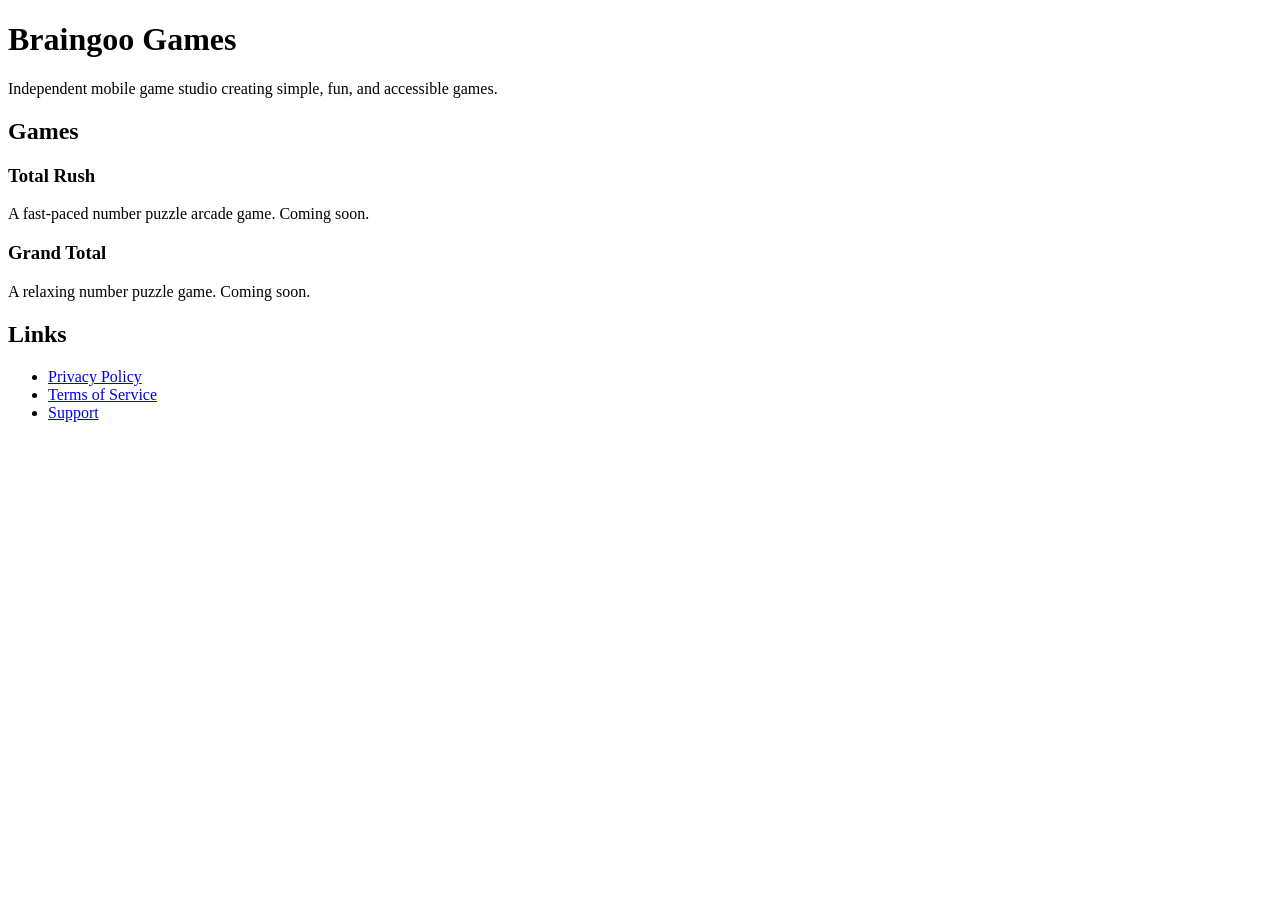
==== index.html @ d747912e "Add initial index.html for Braingoo Games" ====
<!DOCTYPE html>
<html>
<head>
  <meta charset="UTF-8" />
  <meta name="viewport" content="width=device-width, initial-scale=1.0" />
  <title>Braingoo Games</title>
</head>
<body>
  <h1>Braingoo Games</h1>
  <p>Independent mobile game studio creating simple, fun, and accessible games.</p>

  <h2>Games</h2>
  <h3>Total Rush</h3>
  <p>A fast-paced number puzzle arcade game. Coming soon.</p>

  <h3>Grand Total</h3>
  <p>A relaxing number puzzle game. Coming soon.</p>

  <h2>Links</h2>
  <ul>
    <li><a href="/privacy.html">Privacy Policy</a></li>
    <li><a href="/terms.html">Terms of Service</a></li>
    <li><a href="/support.html">Support</a></li>
  </ul>
</body>
</html>
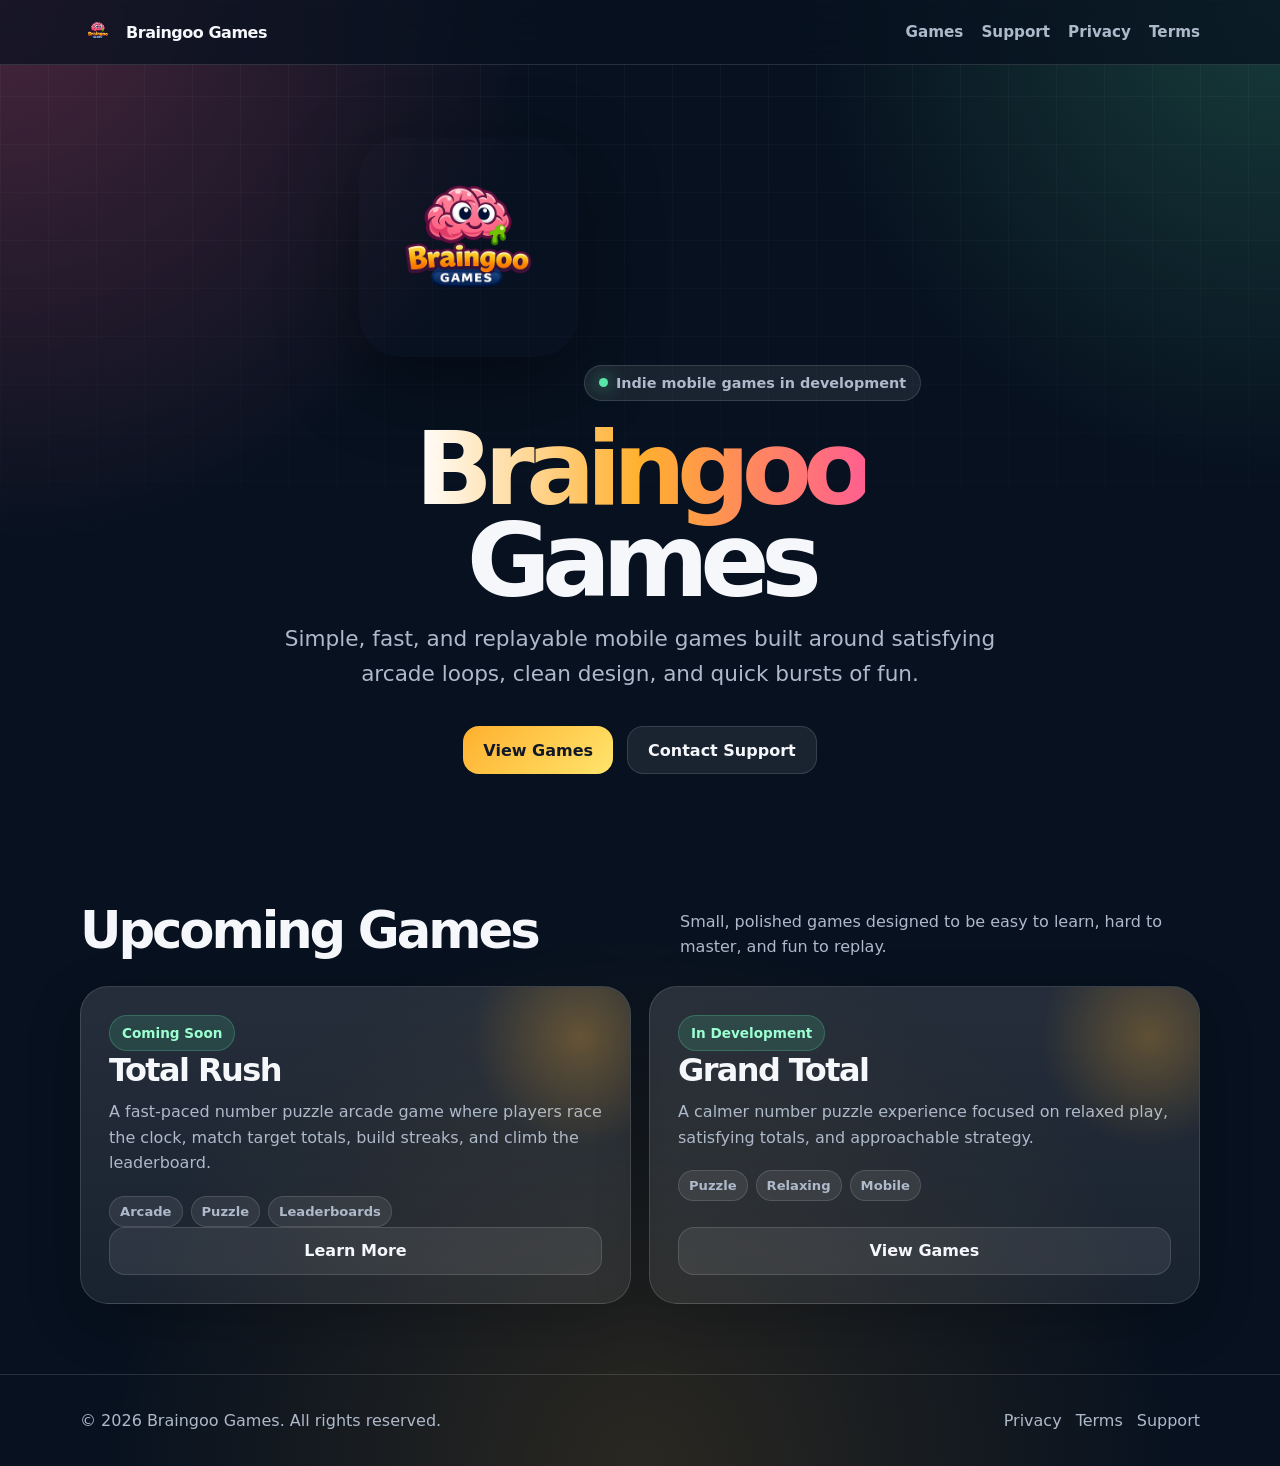
==== commit 1808e3de: "Added files via upload Created base good looking template for website." ====
--- a/index.html
+++ b/index.html
@@ -1,26 +1,75 @@
 <!DOCTYPE html>
-<html>
+<html lang="en">
 <head>
   <meta charset="UTF-8" />
   <meta name="viewport" content="width=device-width, initial-scale=1.0" />
+  <meta name="description" content="Braingoo Games is an independent mobile game studio creating simple, fun, and accessible games." />
   <title>Braingoo Games</title>
+  <link rel="stylesheet" href="styles.css" />
 </head>
 <body>
-  <h1>Braingoo Games</h1>
-  <p>Independent mobile game studio creating simple, fun, and accessible games.</p>
+  <nav class="nav">
+    <div class="container nav-inner">
+      <a class="brand" href="index.html"><img src="assets/braingoo-logo.png" alt="Braingoo Games logo" /> Braingoo Games</a>
+      <div class="nav-links">
+        <a href="games.html">Games</a>
+        <a href="support.html">Support</a>
+        <a href="privacy.html">Privacy</a>
+        <a href="terms.html">Terms</a>
+      </div>
+    </div>
+  </nav>
 
-  <h2>Games</h2>
-  <h3>Total Rush</h3>
-  <p>A fast-paced number puzzle arcade game. Coming soon.</p>
+  <main>
+    <section class="hero">
+      <div class="container">
+        <img class="logo-main" src="assets/braingoo-logo.png" alt="Braingoo Games logo" />
+        <div class="badge"><span class="dot"></span> Indie mobile games in development</div>
+        <h1><span class="gradient-text">Braingoo</span><br />Games</h1>
+        <p>Simple, fast, and replayable mobile games built around satisfying arcade loops, clean design, and quick bursts of fun.</p>
+        <div class="cta-row">
+          <a class="button primary" href="games.html">View Games</a>
+          <a class="button secondary" href="support.html">Contact Support</a>
+        </div>
+      </div>
+    </section>
 
-  <h3>Grand Total</h3>
-  <p>A relaxing number puzzle game. Coming soon.</p>
+    <section class="section">
+      <div class="container">
+        <div class="section-title">
+          <h2>Upcoming Games</h2>
+          <p>Small, polished games designed to be easy to learn, hard to master, and fun to replay.</p>
+        </div>
+        <div class="grid">
+          <article class="card game-card">
+            <div>
+              <div class="status">Coming Soon</div>
+              <h3>Total Rush</h3>
+              <p>A fast-paced number puzzle arcade game where players race the clock, match target totals, build streaks, and climb the leaderboard.</p>
+              <div class="tags"><span class="tag">Arcade</span><span class="tag">Puzzle</span><span class="tag">Leaderboards</span></div>
+            </div>
+            <a class="button secondary" href="total-rush.html">Learn More</a>
+          </article>
 
-  <h2>Links</h2>
-  <ul>
-    <li><a href="/privacy.html">Privacy Policy</a></li>
-    <li><a href="/terms.html">Terms of Service</a></li>
-    <li><a href="/support.html">Support</a></li>
-  </ul>
+          <article class="card game-card">
+            <div>
+              <div class="status">In Development</div>
+              <h3>Grand Total</h3>
+              <p>A calmer number puzzle experience focused on relaxed play, satisfying totals, and approachable strategy.</p>
+              <div class="tags"><span class="tag">Puzzle</span><span class="tag">Relaxing</span><span class="tag">Mobile</span></div>
+            </div>
+            <a class="button secondary" href="games.html">View Games</a>
+          </article>
+        </div>
+      </div>
+    </section>
+  </main>
+
+  <footer class="footer">
+    <div class="container footer-inner">
+      <span>© 2026 Braingoo Games. All rights reserved.</span>
+      <span><a href="privacy.html">Privacy</a><a href="terms.html">Terms</a><a href="support.html">Support</a></span>
+    </div>
+  </footer>
 </body>
 </html>
--- a/styles.css
+++ b/styles.css
@@ -0,0 +1,300 @@
+:root {
+  --bg: #07111f;
+  --bg-soft: #0d1b2e;
+  --card: rgba(255, 255, 255, 0.075);
+  --card-strong: rgba(255, 255, 255, 0.12);
+  --text: #f6f7fb;
+  --muted: #aeb9ca;
+  --accent: #ffb02e;
+  --accent-2: #ff5f8f;
+  --accent-3: #58e6a8;
+  --border: rgba(255, 255, 255, 0.13);
+  --shadow: 0 24px 80px rgba(0, 0, 0, 0.38);
+}
+
+* { box-sizing: border-box; }
+
+html { scroll-behavior: smooth; }
+
+body {
+  margin: 0;
+  min-height: 100vh;
+  font-family: Inter, ui-sans-serif, system-ui, -apple-system, BlinkMacSystemFont, "Segoe UI", sans-serif;
+  color: var(--text);
+  background:
+    radial-gradient(circle at top left, rgba(255, 95, 143, 0.26), transparent 34rem),
+    radial-gradient(circle at top right, rgba(88, 230, 168, 0.20), transparent 30rem),
+    radial-gradient(circle at bottom, rgba(255, 176, 46, 0.14), transparent 34rem),
+    var(--bg);
+}
+
+body::before {
+  content: "";
+  position: fixed;
+  inset: 0;
+  pointer-events: none;
+  background-image: linear-gradient(rgba(255,255,255,0.035) 1px, transparent 1px), linear-gradient(90deg, rgba(255,255,255,0.035) 1px, transparent 1px);
+  background-size: 48px 48px;
+  mask-image: linear-gradient(to bottom, black, transparent 75%);
+}
+
+a { color: inherit; text-decoration: none; }
+
+.container {
+  width: min(1120px, calc(100% - 40px));
+  margin: 0 auto;
+}
+
+.nav {
+  position: sticky;
+  top: 0;
+  z-index: 10;
+  backdrop-filter: blur(18px);
+  background: rgba(7, 17, 31, 0.72);
+  border-bottom: 1px solid var(--border);
+}
+
+.nav-inner {
+  display: flex;
+  align-items: center;
+  justify-content: space-between;
+  padding: 14px 0;
+}
+
+.brand {
+  display: flex;
+  align-items: center;
+  gap: 10px;
+  font-weight: 900;
+  letter-spacing: -0.03em;
+}
+
+.brand img {
+  width: 36px;
+  height: 36px;
+  border-radius: 12px;
+}
+
+.nav-links {
+  display: flex;
+  align-items: center;
+  gap: 18px;
+  color: var(--muted);
+  font-weight: 700;
+  font-size: 0.95rem;
+}
+
+.nav-links a:hover { color: var(--text); }
+
+.hero {
+  min-height: 78vh;
+  display: grid;
+  place-items: center;
+  text-align: center;
+  padding: 72px 0 56px;
+}
+
+.logo-main {
+  width: min(220px, 55vw);
+  border-radius: 42px;
+  box-shadow: var(--shadow);
+  margin-bottom: 30px;
+}
+
+.badge {
+  display: inline-flex;
+  align-items: center;
+  gap: 8px;
+  padding: 9px 14px;
+  border: 1px solid var(--border);
+  border-radius: 999px;
+  background: rgba(255,255,255,0.08);
+  color: var(--muted);
+  font-weight: 800;
+  font-size: 0.9rem;
+}
+
+.dot {
+  width: 9px;
+  height: 9px;
+  background: var(--accent-3);
+  border-radius: 999px;
+  box-shadow: 0 0 18px var(--accent-3);
+}
+
+h1 {
+  margin: 22px 0 14px;
+  font-size: clamp(3.1rem, 8vw, 6.6rem);
+  line-height: 0.9;
+  letter-spacing: -0.085em;
+}
+
+.gradient-text {
+  background: linear-gradient(90deg, #fff, var(--accent), var(--accent-2));
+  -webkit-background-clip: text;
+  background-clip: text;
+  color: transparent;
+}
+
+.hero p {
+  max-width: 720px;
+  margin: 0 auto;
+  color: var(--muted);
+  font-size: clamp(1.1rem, 2vw, 1.35rem);
+  line-height: 1.65;
+}
+
+.cta-row {
+  display: flex;
+  justify-content: center;
+  flex-wrap: wrap;
+  gap: 14px;
+  margin-top: 34px;
+}
+
+.button {
+  display: inline-flex;
+  align-items: center;
+  justify-content: center;
+  min-height: 48px;
+  padding: 0 20px;
+  border-radius: 16px;
+  border: 1px solid var(--border);
+  font-weight: 900;
+  transition: transform .18s ease, background .18s ease, border .18s ease;
+}
+
+.button:hover { transform: translateY(-2px); }
+
+.button.primary {
+  color: #111827;
+  background: linear-gradient(135deg, var(--accent), #ffe56c);
+  border: none;
+}
+
+.button.secondary { background: rgba(255,255,255,0.08); color: var(--text); }
+
+.section { padding: 70px 0; }
+
+.section-title {
+  display: flex;
+  align-items: end;
+  justify-content: space-between;
+  gap: 24px;
+  margin-bottom: 26px;
+}
+
+.section-title h2 {
+  margin: 0;
+  font-size: clamp(2rem, 4vw, 3.4rem);
+  letter-spacing: -0.06em;
+}
+
+.section-title p { margin: 0; max-width: 520px; color: var(--muted); line-height: 1.55; }
+
+.grid {
+  display: grid;
+  grid-template-columns: repeat(2, minmax(0, 1fr));
+  gap: 18px;
+}
+
+.card {
+  border: 1px solid var(--border);
+  border-radius: 28px;
+  background: linear-gradient(180deg, var(--card-strong), var(--card));
+  box-shadow: 0 18px 56px rgba(0,0,0,0.20);
+  padding: 28px;
+}
+
+.game-card {
+  min-height: 290px;
+  display: flex;
+  flex-direction: column;
+  justify-content: space-between;
+  overflow: hidden;
+  position: relative;
+}
+
+.game-card::after {
+  content: "";
+  position: absolute;
+  width: 220px;
+  height: 220px;
+  right: -60px;
+  top: -60px;
+  border-radius: 999px;
+  background: radial-gradient(circle, rgba(255,176,46,0.28), transparent 70%);
+}
+
+.game-card h3 {
+  margin: 0 0 10px;
+  font-size: 2rem;
+  letter-spacing: -0.05em;
+}
+
+.game-card p { color: var(--muted); line-height: 1.6; margin: 0; max-width: 520px; }
+
+.tags { display: flex; flex-wrap: wrap; gap: 8px; margin-top: 20px; }
+
+.tag {
+  padding: 7px 10px;
+  border-radius: 999px;
+  background: rgba(255,255,255,0.08);
+  border: 1px solid var(--border);
+  color: var(--muted);
+  font-size: 0.82rem;
+  font-weight: 800;
+}
+
+.status {
+  width: fit-content;
+  padding: 9px 12px;
+  border-radius: 999px;
+  background: rgba(88,230,168,0.14);
+  color: #9cffd1;
+  border: 1px solid rgba(88,230,168,0.24);
+  font-size: 0.85rem;
+  font-weight: 900;
+}
+
+.page-header {
+  padding: 78px 0 30px;
+  text-align: center;
+}
+
+.page-header h1 { font-size: clamp(2.6rem, 6vw, 5.5rem); }
+
+.content {
+  max-width: 850px;
+  margin: 0 auto;
+  padding-bottom: 80px;
+}
+
+.content .card { line-height: 1.7; color: var(--muted); }
+.content h2, .content h3 { color: var(--text); }
+.content a { color: var(--accent); font-weight: 800; }
+
+.footer {
+  padding: 36px 0;
+  border-top: 1px solid var(--border);
+  color: var(--muted);
+}
+
+.footer-inner {
+  display: flex;
+  justify-content: space-between;
+  gap: 16px;
+  flex-wrap: wrap;
+}
+
+.footer a { color: var(--muted); margin-left: 14px; }
+.footer a:hover { color: var(--text); }
+
+@media (max-width: 760px) {
+  .nav-inner { align-items: flex-start; gap: 12px; flex-direction: column; }
+  .nav-links { gap: 12px; flex-wrap: wrap; }
+  .grid { grid-template-columns: 1fr; }
+  .section-title { display: block; }
+  .section-title p { margin-top: 10px; }
+  .hero { min-height: auto; }
+}
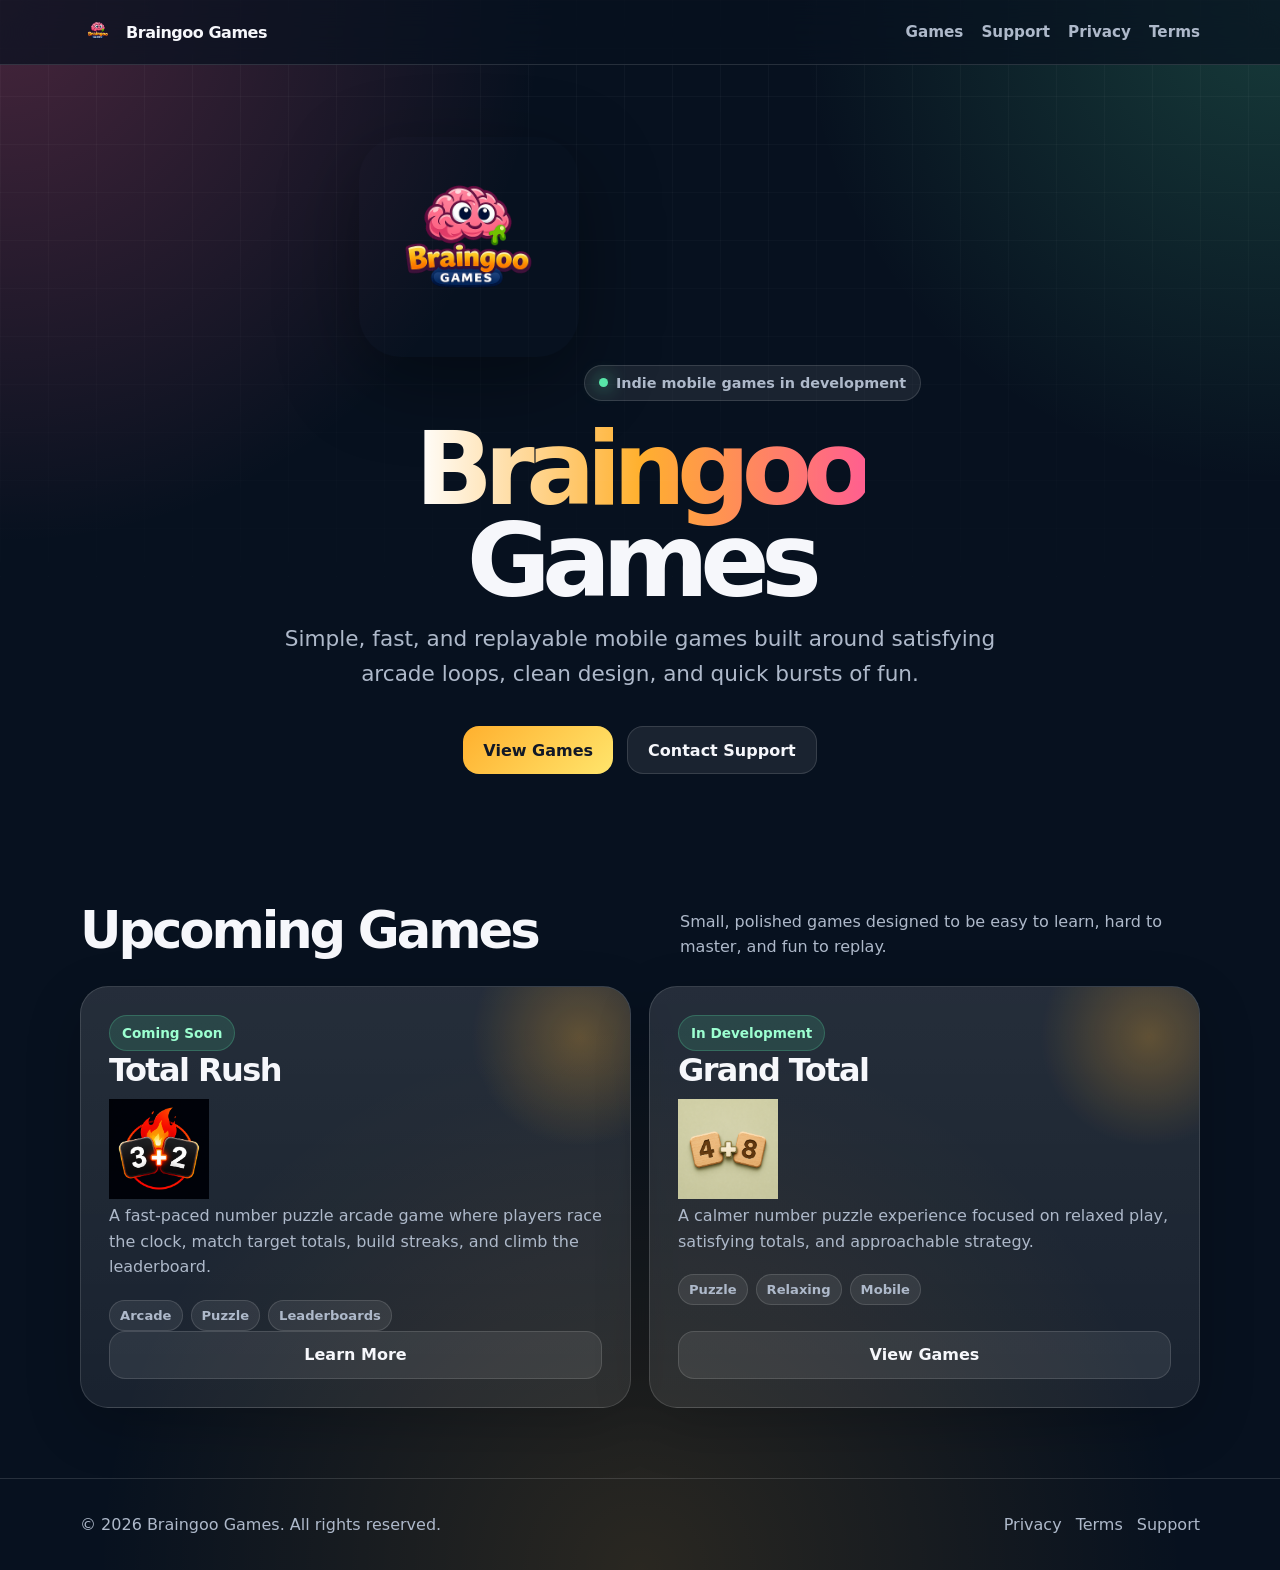
==== commit f8eea0f0: "Add images and update descriptions for games" ====
--- a/index.html
+++ b/index.html
@@ -45,6 +45,7 @@
             <div>
               <div class="status">Coming Soon</div>
               <h3>Total Rush</h3>
+              <img src="assets/total-rush_Logo.png" alt="Total Rush logo" width="100" height="100"/>
               <p>A fast-paced number puzzle arcade game where players race the clock, match target totals, build streaks, and climb the leaderboard.</p>
               <div class="tags"><span class="tag">Arcade</span><span class="tag">Puzzle</span><span class="tag">Leaderboards</span></div>
             </div>
@@ -55,6 +56,7 @@
             <div>
               <div class="status">In Development</div>
               <h3>Grand Total</h3>
+              <img src="assets/grand-total_Logo.png" alt="Grand Total logo" width="100" height="100"/>
               <p>A calmer number puzzle experience focused on relaxed play, satisfying totals, and approachable strategy.</p>
               <div class="tags"><span class="tag">Puzzle</span><span class="tag">Relaxing</span><span class="tag">Mobile</span></div>
             </div>
